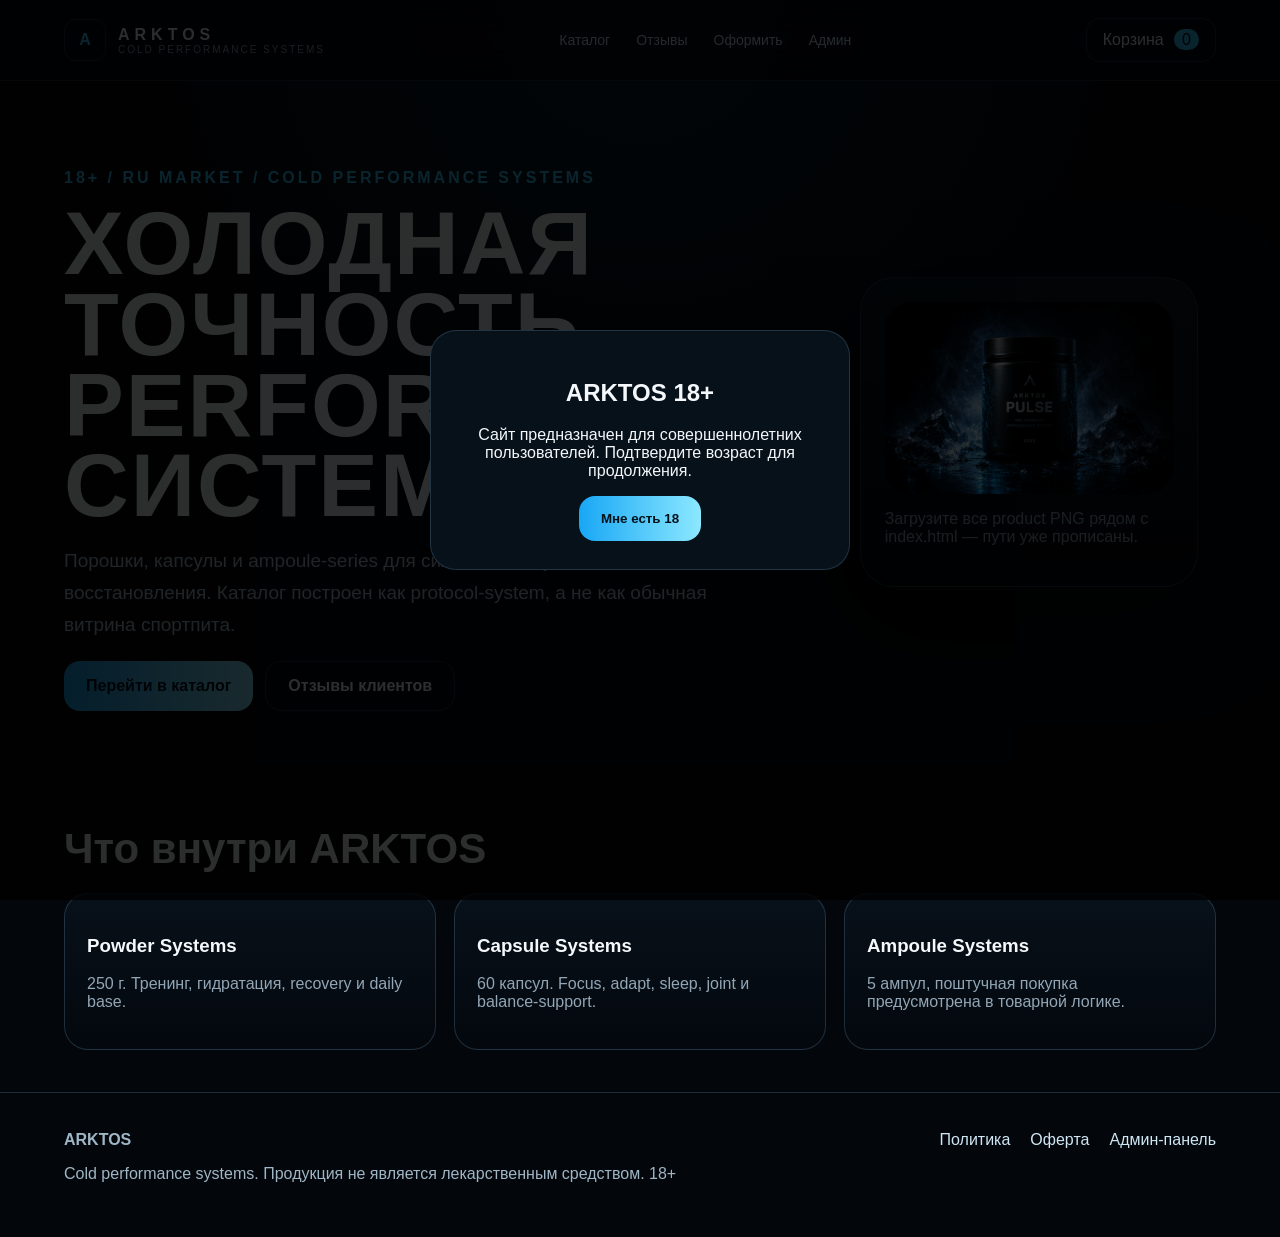
==== index.html @ 6af2bcf6 "Add files via upload" ====
<!DOCTYPE html><html lang="ru"><head><title>ARKTOS — Cold Performance Systems</title><meta charset="UTF-8"><meta name="viewport" content="width=device-width, initial-scale=1.0"><link rel="stylesheet" href="style.css"><script defer src="arktos.js"></script><link rel="icon" href="favicon.svg"></head><body><header class="site-header"><a class="brand" href="index.html"><span class="mark">A</span><span><b>ARKTOS</b><small>COLD PERFORMANCE SYSTEMS</small></span></a><nav><a href="catalog.html">Каталог</a><a href="reviews.html">Отзывы</a><a href="checkout.html">Оформить</a><a href="admin.html">Админ</a></nav><a class="cart-link" href="cart.html">Корзина <span id="cartCount">0</span></a></header><main class="hero"><div><p class="kicker">18+ / RU market / cold performance systems</p><h1>Холодная точность performance-систем.</h1><p class="lead">Порошки, капсулы и ampoule-series для силы, focus, hydration и восстановления. Каталог построен как protocol-system, а не как обычная витрина спортпита.</p><div style="display:flex;gap:12px;flex-wrap:wrap"><a class="btn" href="catalog.html">Перейти в каталог</a><a class="btn secondary" href="reviews.html">Отзывы клиентов</a></div></div><div class="hero-card"><img src="arktos-pulse.png" alt="ARKTOS PULSE"><p class="muted">Загрузите все product PNG рядом с index.html — пути уже прописаны.</p></div></main><section class="section"><h2>Что внутри ARKTOS</h2><div class="reviews"><div class="glass"><h3>Powder Systems</h3><p class="muted">250 г. Тренинг, гидратация, recovery и daily base.</p></div><div class="glass"><h3>Capsule Systems</h3><p class="muted">60 капсул. Focus, adapt, sleep, joint и balance-support.</p></div><div class="glass"><h3>Ampoule Systems</h3><p class="muted">5 ампул, поштучная покупка предусмотрена в товарной логике.</p></div></div></section><footer class="footer"><div><b>ARKTOS</b><p>Cold performance systems. Продукция не является лекарственным средством. 18+</p></div><div><a href="privacy.html">Политика</a><a href="offer.html">Оферта</a><a href="admin.html">Админ-панель</a></div></footer><div id="ageModal" class="age-modal"><div><h2>ARKTOS 18+</h2><p>Сайт предназначен для совершеннолетних пользователей. Подтвердите возраст для продолжения.</p><button onclick="confirmAge()" class="btn">Мне есть 18</button></div></div></body></html>
---- style.css ----
:root{--bg:#03070c;--panel:#07111a;--panel2:#0a1621;--text:#f4f8fb;--muted:#92a6b6;--line:rgba(151,210,255,.18);--cyan:#35c9ff;--cyan2:#8ce8ff;--danger:#ff5f7a}*{box-sizing:border-box}body{margin:0;background:radial-gradient(circle at 50% 0,rgba(39,150,220,.18),transparent 35%),var(--bg);font-family:Inter,Arial,sans-serif;color:var(--text)}a{color:inherit}.site-header{position:sticky;top:0;z-index:20;display:flex;align-items:center;justify-content:space-between;padding:18px 5%;background:rgba(3,7,12,.84);backdrop-filter:blur(16px);border-bottom:1px solid var(--line)}.brand{display:flex;gap:12px;text-decoration:none;align-items:center}.mark{display:grid;place-items:center;width:42px;height:42px;border:1px solid var(--line);border-radius:12px;color:var(--cyan);font-weight:900}.brand b{letter-spacing:5px}.brand small{display:block;color:var(--muted);font-size:10px;letter-spacing:2px}nav{display:flex;gap:26px;color:#cfe6f4;font-size:14px}nav a,.footer a{text-decoration:none;color:#cfe6f4}.cart-link{padding:12px 16px;border:1px solid var(--line);border-radius:14px;text-decoration:none}.cart-link span{background:var(--cyan);color:#00111a;border-radius:99px;padding:2px 8px;margin-left:6px}.hero{display:grid;grid-template-columns:1.05fr .95fr;gap:40px;align-items:center;min-height:78vh;padding:70px 5%}.hero h1{font-size:clamp(48px,7vw,105px);line-height:.9;margin:14px 0;text-transform:uppercase;letter-spacing:2px}.kicker{color:var(--cyan);letter-spacing:3px;text-transform:uppercase;font-weight:800}.lead{color:#b6c8d6;font-size:19px;line-height:1.7;max-width:680px}.hero-card{border:1px solid var(--line);border-radius:34px;background:linear-gradient(180deg,rgba(11,24,35,.9),rgba(2,6,10,.9));padding:24px;box-shadow:0 30px 90px rgba(0,0,0,.5)}.hero-card img{width:100%;border-radius:26px;display:block}.btn{display:inline-flex;align-items:center;gap:10px;background:linear-gradient(90deg,#18a7f5,#8ce8ff);color:#00111a;border:0;border-radius:16px;padding:15px 22px;text-decoration:none;font-weight:900;cursor:pointer}.btn.secondary{background:transparent;color:white;border:1px solid var(--line)}.section{padding:42px 5%}.section h2{font-size:42px;margin:0 0 20px}.catalog-layout{display:grid;grid-template-columns:270px 1fr;gap:28px;padding:34px 5%}.sidebar{position:sticky;top:92px;height:max-content}.glass{background:linear-gradient(180deg,rgba(9,19,29,.86),rgba(4,9,14,.88));border:1px solid var(--line);border-radius:24px;padding:22px}.cat-link{display:flex;justify-content:space-between;padding:15px;border:1px solid var(--line);border-radius:15px;margin:10px 0;color:#d8eefb}.tabs{display:flex;gap:10px;flex-wrap:wrap;margin:18px 0}.tab{padding:10px 14px;border:1px solid var(--line);border-radius:99px;background:rgba(255,255,255,.03);color:#bfe7fa;cursor:pointer}.grid{display:grid;grid-template-columns:repeat(4,minmax(0,1fr));gap:18px}.product-card{background:linear-gradient(180deg,rgba(9,20,30,.95),rgba(3,7,12,.95));border:1px solid var(--line);border-radius:22px;overflow:hidden;text-decoration:none;transition:.25s;position:relative}.product-card:hover{transform:translateY(-6px);border-color:rgba(82,207,255,.55);box-shadow:0 22px 70px rgba(0,147,255,.14)}.product-card img{width:100%;aspect-ratio:16/10;object-fit:cover;background:#07111a}.product-body{padding:16px}.product-body h3{margin:0 0 8px;font-size:20px}.muted{color:var(--muted)}.price{font-size:25px;font-weight:900;margin-top:14px}.old-price{text-decoration:line-through;color:#7992a3;font-size:15px;margin-left:8px}.badge{position:absolute;top:12px;right:12px;border:1px solid var(--line);background:rgba(0,0,0,.5);border-radius:12px;padding:6px 9px;color:#dff7ff;font-size:12px}.product-page{display:grid;grid-template-columns:1.05fr .95fr;gap:38px;padding:45px 5%}.product-page img{width:100%;border-radius:28px;border:1px solid var(--line)}.buy-panel{background:rgba(7,17,26,.82);border:1px solid var(--line);border-radius:28px;padding:28px}.buy-panel h1{font-size:58px;margin:0 0 10px}.qty{display:flex;align-items:center;gap:12px;margin:18px 0}.qty button{width:42px;height:42px;border-radius:12px;border:1px solid var(--line);background:#07111a;color:white;font-size:22px}.form{display:grid;gap:14px;max-width:720px}.form input,.form textarea,.form select{width:100%;padding:16px;border-radius:14px;border:1px solid var(--line);background:#06101a;color:white}.cart-row,.order-row,.review{display:grid;grid-template-columns:90px 1fr auto;gap:18px;align-items:center;border:1px solid var(--line);border-radius:20px;padding:14px;margin-bottom:12px;background:rgba(7,17,26,.72)}.cart-row img{width:90px;border-radius:14px}.checkout{display:grid;grid-template-columns:1fr 420px;gap:28px}.pay-methods{display:grid;gap:10px}.pay-method{padding:15px;border:1px solid var(--line);border-radius:15px;background:#07111a}.reviews{display:grid;grid-template-columns:repeat(3,1fr);gap:18px}.review{display:block}.review b{color:#e8f7ff}.stars{color:var(--cyan);letter-spacing:3px}.age-modal{position:fixed;inset:0;background:rgba(0,0,0,.82);z-index:50;display:none;align-items:center;justify-content:center;padding:20px}.age-modal>div{max-width:420px;background:#07111a;border:1px solid var(--line);border-radius:26px;padding:28px;text-align:center}.footer{display:flex;justify-content:space-between;gap:20px;padding:38px 5%;border-top:1px solid var(--line);color:#9fb6c5}.footer div:last-child{display:flex;gap:20px}.admin-table{width:100%;border-collapse:collapse}.admin-table th,.admin-table td{border-bottom:1px solid var(--line);padding:14px;text-align:left}@media(max-width:1000px){.hero,.product-page,.checkout,.catalog-layout{grid-template-columns:1fr}.grid{grid-template-columns:repeat(2,1fr)}.sidebar{position:static}.reviews{grid-template-columns:1fr 1fr}nav{display:none}}@media(max-width:620px){.grid,.reviews{grid-template-columns:1fr}.site-header{padding:14px}.hero,.section,.catalog-layout,.product-page{padding-left:16px;padding-right:16px}.buy-panel h1{font-size:42px}.hero h1{font-size:48px}.footer{display:block}.brand small{display:none}}
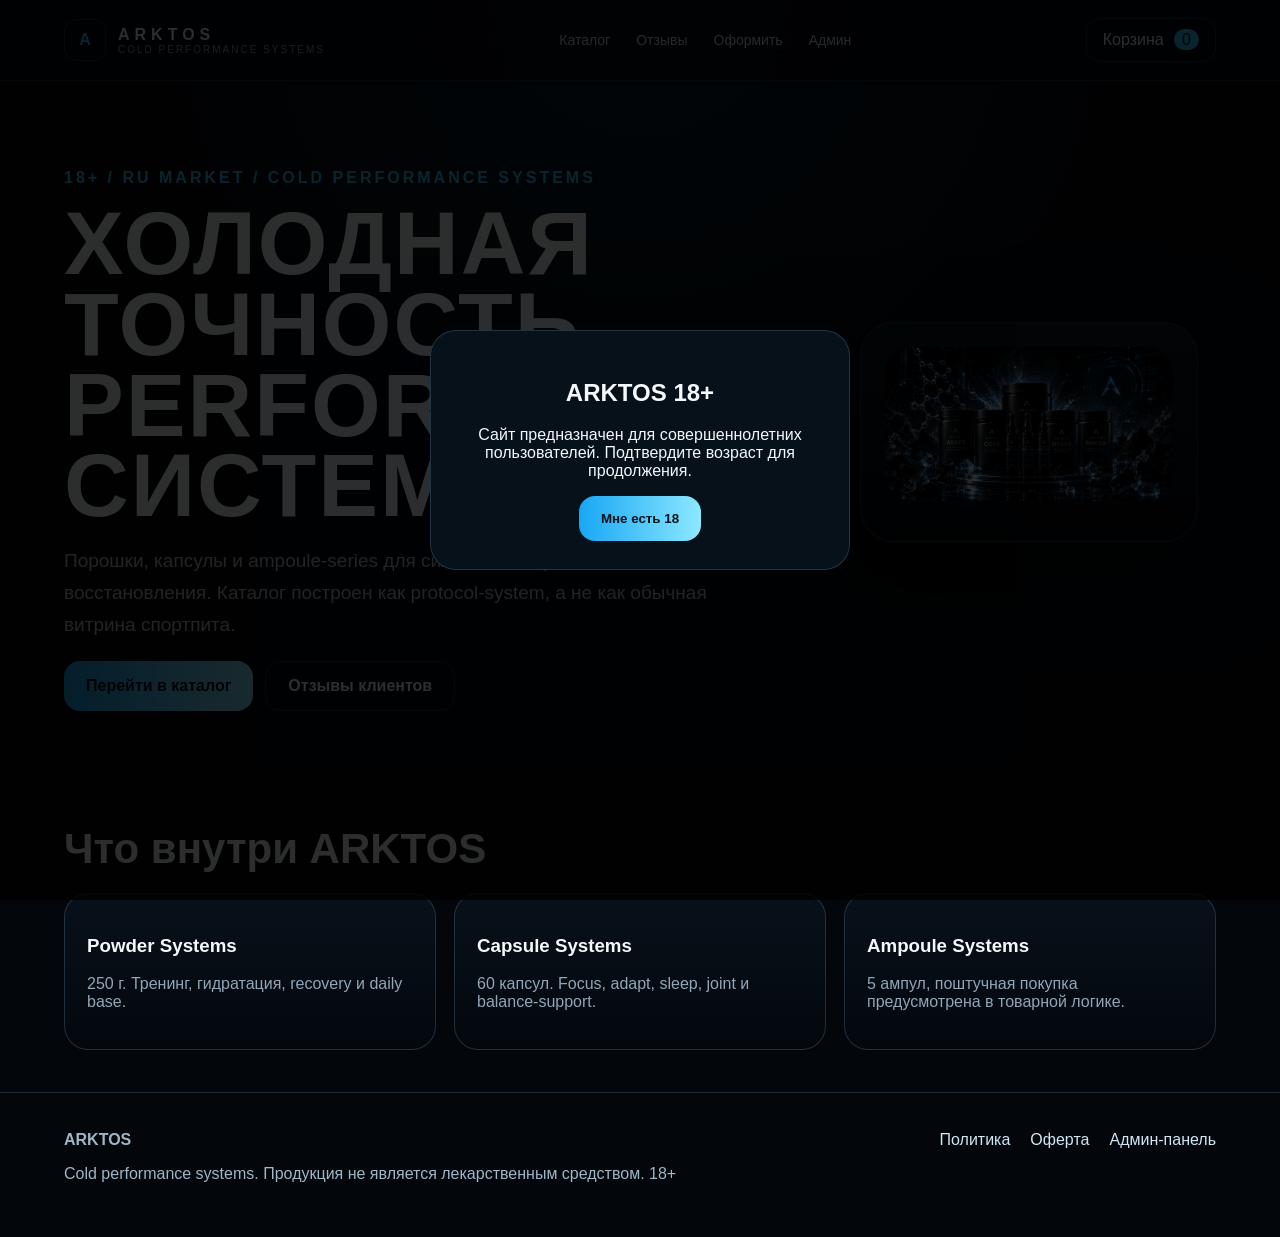
==== commit e2b36cf1: "Update index.html" ====
--- a/index.html
+++ b/index.html
@@ -1 +1 @@
-<!DOCTYPE html><html lang="ru"><head><title>ARKTOS — Cold Performance Systems</title><meta charset="UTF-8"><meta name="viewport" content="width=device-width, initial-scale=1.0"><link rel="stylesheet" href="style.css"><script defer src="arktos.js"></script><link rel="icon" href="favicon.svg"></head><body><header class="site-header"><a class="brand" href="index.html"><span class="mark">A</span><span><b>ARKTOS</b><small>COLD PERFORMANCE SYSTEMS</small></span></a><nav><a href="catalog.html">Каталог</a><a href="reviews.html">Отзывы</a><a href="checkout.html">Оформить</a><a href="admin.html">Админ</a></nav><a class="cart-link" href="cart.html">Корзина <span id="cartCount">0</span></a></header><main class="hero"><div><p class="kicker">18+ / RU market / cold performance systems</p><h1>Холодная точность performance-систем.</h1><p class="lead">Порошки, капсулы и ampoule-series для силы, focus, hydration и восстановления. Каталог построен как protocol-system, а не как обычная витрина спортпита.</p><div style="display:flex;gap:12px;flex-wrap:wrap"><a class="btn" href="catalog.html">Перейти в каталог</a><a class="btn secondary" href="reviews.html">Отзывы клиентов</a></div></div><div class="hero-card"><img src="arktos-pulse.png" alt="ARKTOS PULSE"><p class="muted">Загрузите все product PNG рядом с index.html — пути уже прописаны.</p></div></main><section class="section"><h2>Что внутри ARKTOS</h2><div class="reviews"><div class="glass"><h3>Powder Systems</h3><p class="muted">250 г. Тренинг, гидратация, recovery и daily base.</p></div><div class="glass"><h3>Capsule Systems</h3><p class="muted">60 капсул. Focus, adapt, sleep, joint и balance-support.</p></div><div class="glass"><h3>Ampoule Systems</h3><p class="muted">5 ампул, поштучная покупка предусмотрена в товарной логике.</p></div></div></section><footer class="footer"><div><b>ARKTOS</b><p>Cold performance systems. Продукция не является лекарственным средством. 18+</p></div><div><a href="privacy.html">Политика</a><a href="offer.html">Оферта</a><a href="admin.html">Админ-панель</a></div></footer><div id="ageModal" class="age-modal"><div><h2>ARKTOS 18+</h2><p>Сайт предназначен для совершеннолетних пользователей. Подтвердите возраст для продолжения.</p><button onclick="confirmAge()" class="btn">Мне есть 18</button></div></div></body></html>+<!DOCTYPE html><html lang="ru"><head><title>ARKTOS — Cold Performance Systems</title><meta charset="UTF-8"><meta name="viewport" content="width=device-width, initial-scale=1.0"><link rel="stylesheet" href="style.css"><script defer src="arktos.js"></script><link rel="icon" href="favicon.svg"></head><body><header class="site-header"><a class="brand" href="index.html"><span class="mark">A</span><span><b>ARKTOS</b><small>COLD PERFORMANCE SYSTEMS</small></span></a><nav><a href="catalog.html">Каталог</a><a href="reviews.html">Отзывы</a><a href="checkout.html">Оформить</a><a href="admin.html">Админ</a></nav><a class="cart-link" href="cart.html">Корзина <span id="cartCount">0</span></a></header><main class="hero"><div><p class="kicker">18+ / RU market / cold performance systems</p><h1>Холодная точность performance-систем.</h1><p class="lead">Порошки, капсулы и ampoule-series для силы, focus, hydration и восстановления. Каталог построен как protocol-system, а не как обычная витрина спортпита.</p><div style="display:flex;gap:12px;flex-wrap:wrap"><a class="btn" href="catalog.html">Перейти в каталог</a><a class="btn secondary" href="reviews.html">Отзывы клиентов</a></div></div><div class="hero-card"><img src="hero-main.png" alt="ARKTOS PULSE"><p class="muted"></p></div></main><section class="section"><h2>Что внутри ARKTOS</h2><div class="reviews"><div class="glass"><h3>Powder Systems</h3><p class="muted">250 г. Тренинг, гидратация, recovery и daily base.</p></div><div class="glass"><h3>Capsule Systems</h3><p class="muted">60 капсул. Focus, adapt, sleep, joint и balance-support.</p></div><div class="glass"><h3>Ampoule Systems</h3><p class="muted">5 ампул, поштучная покупка предусмотрена в товарной логике.</p></div></div></section><footer class="footer"><div><b>ARKTOS</b><p>Cold performance systems. Продукция не является лекарственным средством. 18+</p></div><div><a href="privacy.html">Политика</a><a href="offer.html">Оферта</a><a href="admin.html">Админ-панель</a></div></footer><div id="ageModal" class="age-modal"><div><h2>ARKTOS 18+</h2><p>Сайт предназначен для совершеннолетних пользователей. Подтвердите возраст для продолжения.</p><button onclick="confirmAge()" class="btn">Мне есть 18</button></div></div></body></html>
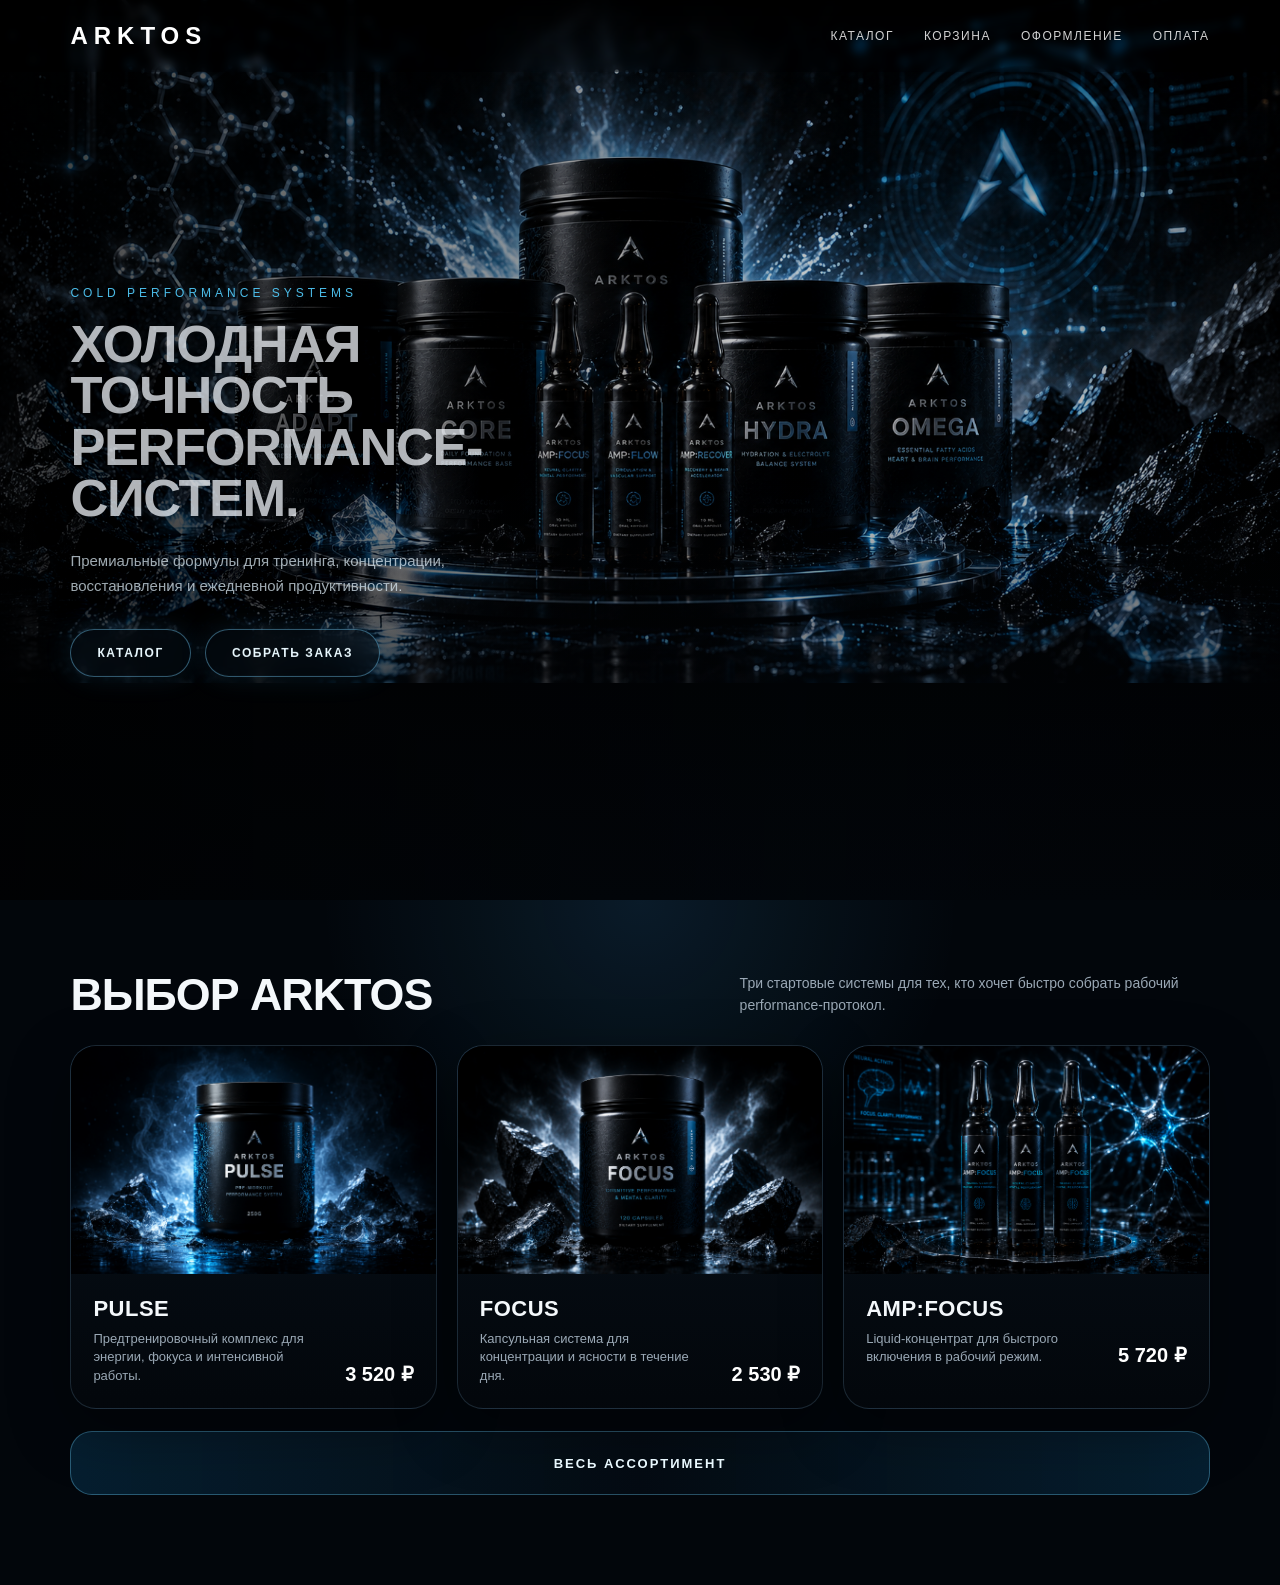
==== commit 8e7df116: "Add files via upload" ====
--- a/index.html
+++ b/index.html
@@ -1 +1,382 @@
-<!DOCTYPE html><html lang="ru"><head><title>ARKTOS — Cold Performance Systems</title><meta charset="UTF-8"><meta name="viewport" content="width=device-width, initial-scale=1.0"><link rel="stylesheet" href="style.css"><script defer src="arktos.js"></script><link rel="icon" href="favicon.svg"></head><body><header class="site-header"><a class="brand" href="index.html"><span class="mark">A</span><span><b>ARKTOS</b><small>COLD PERFORMANCE SYSTEMS</small></span></a><nav><a href="catalog.html">Каталог</a><a href="reviews.html">Отзывы</a><a href="checkout.html">Оформить</a><a href="admin.html">Админ</a></nav><a class="cart-link" href="cart.html">Корзина <span id="cartCount">0</span></a></header><main class="hero"><div><p class="kicker">18+ / RU market / cold performance systems</p><h1>Холодная точность performance-систем.</h1><p class="lead">Порошки, капсулы и ampoule-series для силы, focus, hydration и восстановления. Каталог построен как protocol-system, а не как обычная витрина спортпита.</p><div style="display:flex;gap:12px;flex-wrap:wrap"><a class="btn" href="catalog.html">Перейти в каталог</a><a class="btn secondary" href="reviews.html">Отзывы клиентов</a></div></div><div class="hero-card"><img src="hero-main.png" alt="ARKTOS PULSE"><p class="muted"></p></div></main><section class="section"><h2>Что внутри ARKTOS</h2><div class="reviews"><div class="glass"><h3>Powder Systems</h3><p class="muted">250 г. Тренинг, гидратация, recovery и daily base.</p></div><div class="glass"><h3>Capsule Systems</h3><p class="muted">60 капсул. Focus, adapt, sleep, joint и balance-support.</p></div><div class="glass"><h3>Ampoule Systems</h3><p class="muted">5 ампул, поштучная покупка предусмотрена в товарной логике.</p></div></div></section><footer class="footer"><div><b>ARKTOS</b><p>Cold performance systems. Продукция не является лекарственным средством. 18+</p></div><div><a href="privacy.html">Политика</a><a href="offer.html">Оферта</a><a href="admin.html">Админ-панель</a></div></footer><div id="ageModal" class="age-modal"><div><h2>ARKTOS 18+</h2><p>Сайт предназначен для совершеннолетних пользователей. Подтвердите возраст для продолжения.</p><button onclick="confirmAge()" class="btn">Мне есть 18</button></div></div></body></html>
+<!DOCTYPE html>
+<html lang="ru">
+<head>
+  <meta charset="UTF-8" />
+  <meta name="viewport" content="width=device-width, initial-scale=1.0" />
+  <title>ARKTOS — Cold Performance Systems</title>
+  <link rel="stylesheet" href="style.css" />
+  <link rel="icon" href="favicon.ico" />
+  <style>
+    :root{
+      --bg:#02060b;
+      --card:#071018;
+      --line:rgba(150,210,255,.16);
+      --text:#f4f8fb;
+      --muted:#9aa8b5;
+      --ice:#53cfff;
+      --ice2:#b8edff;
+    }
+
+    body{
+      margin:0;
+      background:var(--bg);
+      color:var(--text);
+      font-family:Inter, Arial, sans-serif;
+    }
+
+    .ark-header{
+      position:fixed;
+      top:0;
+      left:0;
+      right:0;
+      z-index:50;
+      display:flex;
+      align-items:center;
+      justify-content:space-between;
+      padding:22px 5.5vw;
+      background:linear-gradient(180deg,rgba(0,0,0,.76),rgba(0,0,0,.18),transparent);
+      backdrop-filter:blur(4px);
+    }
+
+    .ark-logo{
+      color:#fff;
+      text-decoration:none;
+      font-size:24px;
+      font-weight:800;
+      letter-spacing:6px;
+      text-transform:uppercase;
+    }
+
+    .ark-nav{
+      display:flex;
+      gap:30px;
+      align-items:center;
+    }
+
+    .ark-nav a{
+      color:rgba(255,255,255,.82);
+      text-decoration:none;
+      text-transform:uppercase;
+      letter-spacing:1.5px;
+      font-size:12px;
+      transition:.25s;
+    }
+
+    .ark-nav a:hover{
+      color:var(--ice);
+    }
+
+    .hero-main{
+      position:relative;
+      width:100%;
+      min-height:min(100vh, 920px);
+      overflow:hidden;
+      background:#000;
+    }
+
+    .hero-main::after{
+      content:"";
+      position:absolute;
+      inset:0;
+      background:
+        linear-gradient(90deg,rgba(0,0,0,.72) 0%,rgba(0,0,0,.34) 34%,rgba(0,0,0,.08) 62%,rgba(0,0,0,.28) 100%),
+        linear-gradient(180deg,rgba(0,0,0,.24) 0%,rgba(0,0,0,.08) 52%,#02060b 100%);
+      pointer-events:none;
+    }
+
+    .hero-main img{
+      width:100%;
+      height:auto;
+      display:block;
+      object-fit:cover;
+    }
+
+    .hero-copy{
+      position:absolute;
+      left:5.5vw;
+      top:50%;
+      transform:translateY(-42%);
+      z-index:2;
+      width:min(520px, 82vw);
+    }
+
+    .hero-kicker{
+      color:var(--ice);
+      font-size:12px;
+      letter-spacing:4px;
+      text-transform:uppercase;
+      margin-bottom:18px;
+      opacity:.9;
+    }
+
+    .hero-copy h1{
+      margin:0;
+      font-family:"Inter Tight","Arial Narrow",Inter,Arial,sans-serif;
+      font-size:clamp(34px,4.1vw,58px);
+      line-height:.98;
+      font-weight:700;
+      letter-spacing:-1.4px;
+      text-transform:uppercase;
+      color:rgba(245,250,255,.72);
+      text-shadow:0 10px 36px rgba(0,0,0,.72);
+      max-width:560px;
+    }
+
+    .hero-copy p{
+      margin:24px 0 0;
+      max-width:430px;
+      color:rgba(220,235,245,.72);
+      font-size:15px;
+      line-height:1.7;
+      text-shadow:0 8px 24px rgba(0,0,0,.8);
+    }
+
+    .hero-actions{
+      margin-top:30px;
+      display:flex;
+      gap:14px;
+      flex-wrap:wrap;
+    }
+
+    .btn-ice{
+      display:inline-flex;
+      align-items:center;
+      justify-content:center;
+      min-height:48px;
+      padding:0 26px;
+      border-radius:999px;
+      border:1px solid rgba(120,210,255,.42);
+      background:rgba(5,18,28,.42);
+      color:#eaf9ff;
+      text-decoration:none;
+      text-transform:uppercase;
+      font-size:12px;
+      letter-spacing:1.6px;
+      font-weight:700;
+      box-shadow:0 0 30px rgba(61,184,255,.12);
+      backdrop-filter:blur(10px);
+      transition:.25s ease;
+    }
+
+    .btn-ice:hover{
+      transform:translateY(-2px);
+      border-color:rgba(130,225,255,.82);
+      box-shadow:0 0 42px rgba(61,184,255,.22);
+    }
+
+    .home-products{
+      padding:72px 5.5vw 90px;
+      background:
+        radial-gradient(circle at 50% 0%,rgba(64,180,255,.12),transparent 34%),
+        #02060b;
+    }
+
+    .section-head{
+      display:flex;
+      justify-content:space-between;
+      align-items:end;
+      gap:24px;
+      margin-bottom:28px;
+    }
+
+    .section-head h2{
+      margin:0;
+      font-size:clamp(28px,3.5vw,46px);
+      line-height:1;
+      letter-spacing:-1px;
+      text-transform:uppercase;
+    }
+
+    .section-head p{
+      margin:0;
+      max-width:470px;
+      color:var(--muted);
+      line-height:1.6;
+      font-size:14px;
+    }
+
+    .product-preview-grid{
+      display:grid;
+      grid-template-columns:repeat(3,1fr);
+      gap:20px;
+    }
+
+    .preview-card{
+      display:block;
+      color:inherit;
+      text-decoration:none;
+      border:1px solid var(--line);
+      border-radius:26px;
+      overflow:hidden;
+      background:linear-gradient(180deg,rgba(8,18,28,.92),rgba(3,7,12,.96));
+      box-shadow:0 20px 60px rgba(0,0,0,.36);
+      transition:.35s ease;
+    }
+
+    .preview-card:hover{
+      transform:translateY(-8px);
+      border-color:rgba(92,210,255,.48);
+      box-shadow:0 26px 80px rgba(37,160,255,.18);
+    }
+
+    .preview-card img{
+      width:100%;
+      aspect-ratio:16/10;
+      object-fit:cover;
+      display:block;
+      background:#03070c;
+    }
+
+    .preview-info{
+      padding:22px;
+      display:flex;
+      align-items:flex-end;
+      justify-content:space-between;
+      gap:16px;
+    }
+
+    .preview-info h3{
+      margin:0 0 8px;
+      font-size:22px;
+      letter-spacing:.5px;
+      text-transform:uppercase;
+    }
+
+    .preview-info p{
+      margin:0;
+      color:var(--muted);
+      font-size:13px;
+      line-height:1.45;
+    }
+
+    .preview-price{
+      white-space:nowrap;
+      font-size:20px;
+      font-weight:800;
+      color:#fff;
+    }
+
+    .all-catalog-btn{
+      margin-top:22px;
+      display:flex;
+      align-items:center;
+      justify-content:center;
+      width:100%;
+      min-height:64px;
+      border-radius:22px;
+      border:1px solid rgba(110,210,255,.34);
+      background:
+        linear-gradient(90deg,rgba(20,120,180,.22),rgba(6,14,22,.72),rgba(20,120,180,.22));
+      color:#eaf9ff;
+      text-decoration:none;
+      text-transform:uppercase;
+      letter-spacing:2px;
+      font-size:13px;
+      font-weight:800;
+      transition:.25s ease;
+    }
+
+    .all-catalog-btn:hover{
+      transform:translateY(-2px);
+      border-color:rgba(110,220,255,.72);
+      box-shadow:0 18px 55px rgba(49,180,255,.18);
+    }
+
+    @media(max-width:900px){
+      .ark-nav{display:none}
+      .ark-header{padding:18px 22px}
+      .ark-logo{font-size:20px}
+      .hero-main{min-height:auto}
+      .hero-copy{
+        position:absolute;
+        left:22px;
+        top:auto;
+        bottom:42px;
+        transform:none;
+        width:calc(100% - 44px);
+      }
+      .hero-copy h1{
+        font-size:32px;
+        max-width:380px;
+      }
+      .hero-copy p{font-size:14px;max-width:340px}
+      .product-preview-grid{grid-template-columns:1fr}
+      .section-head{display:block}
+      .section-head p{margin-top:14px}
+      .home-products{padding:50px 22px 72px}
+    }
+  </style>
+</head>
+<body>
+
+  <header class="ark-header">
+    <a href="index.html" class="ark-logo">ARKTOS</a>
+    <nav class="ark-nav">
+      <a href="catalog.html">Каталог</a>
+      <a href="cart.html">Корзина</a>
+      <a href="checkout.html">Оформление</a>
+      <a href="payment.html">Оплата</a>
+    </nav>
+  </header>
+
+  <main>
+    <section class="hero-main">
+      <img src="hero-main.png" alt="ARKTOS Cold Performance Systems">
+      <div class="hero-copy">
+        <div class="hero-kicker">Cold Performance Systems</div>
+        <h1>Холодная точность performance-систем.</h1>
+        <p>Премиальные формулы для тренинга, концентрации, восстановления и ежедневной продуктивности.</p>
+        <div class="hero-actions">
+          <a class="btn-ice" href="catalog.html">Каталог</a>
+          <a class="btn-ice" href="checkout.html">Собрать заказ</a>
+        </div>
+      </div>
+    </section>
+
+    <section class="home-products">
+      <div class="section-head">
+        <h2>Выбор ARKTOS</h2>
+        <p>Три стартовые системы для тех, кто хочет быстро собрать рабочий performance-протокол.</p>
+      </div>
+
+      <div class="product-preview-grid">
+        <a class="preview-card" href="product.html?id=pulse">
+          <img src="arktos-pulse.png" alt="ARKTOS PULSE">
+          <div class="preview-info">
+            <div>
+              <h3>PULSE</h3>
+              <p>Предтренировочный комплекс для энергии, фокуса и интенсивной работы.</p>
+            </div>
+            <div class="preview-price">3 520 ₽</div>
+          </div>
+        </a>
+
+        <a class="preview-card" href="product.html?id=focus">
+          <img src="arktos-focus.png" alt="ARKTOS FOCUS">
+          <div class="preview-info">
+            <div>
+              <h3>FOCUS</h3>
+              <p>Капсульная система для концентрации и ясности в течение дня.</p>
+            </div>
+            <div class="preview-price">2 530 ₽</div>
+          </div>
+        </a>
+
+        <a class="preview-card" href="product.html?id=amp-focus">
+          <img src="arktos-amp-focus.png" alt="ARKTOS AMP:FOCUS">
+          <div class="preview-info">
+            <div>
+              <h3>AMP:FOCUS</h3>
+              <p>Liquid-концентрат для быстрого включения в рабочий режим.</p>
+            </div>
+            <div class="preview-price">5 720 ₽</div>
+          </div>
+        </a>
+      </div>
+
+      <a class="all-catalog-btn" href="catalog.html">Весь ассортимент</a>
+    </section>
+  </main>
+
+</body>
+</html>
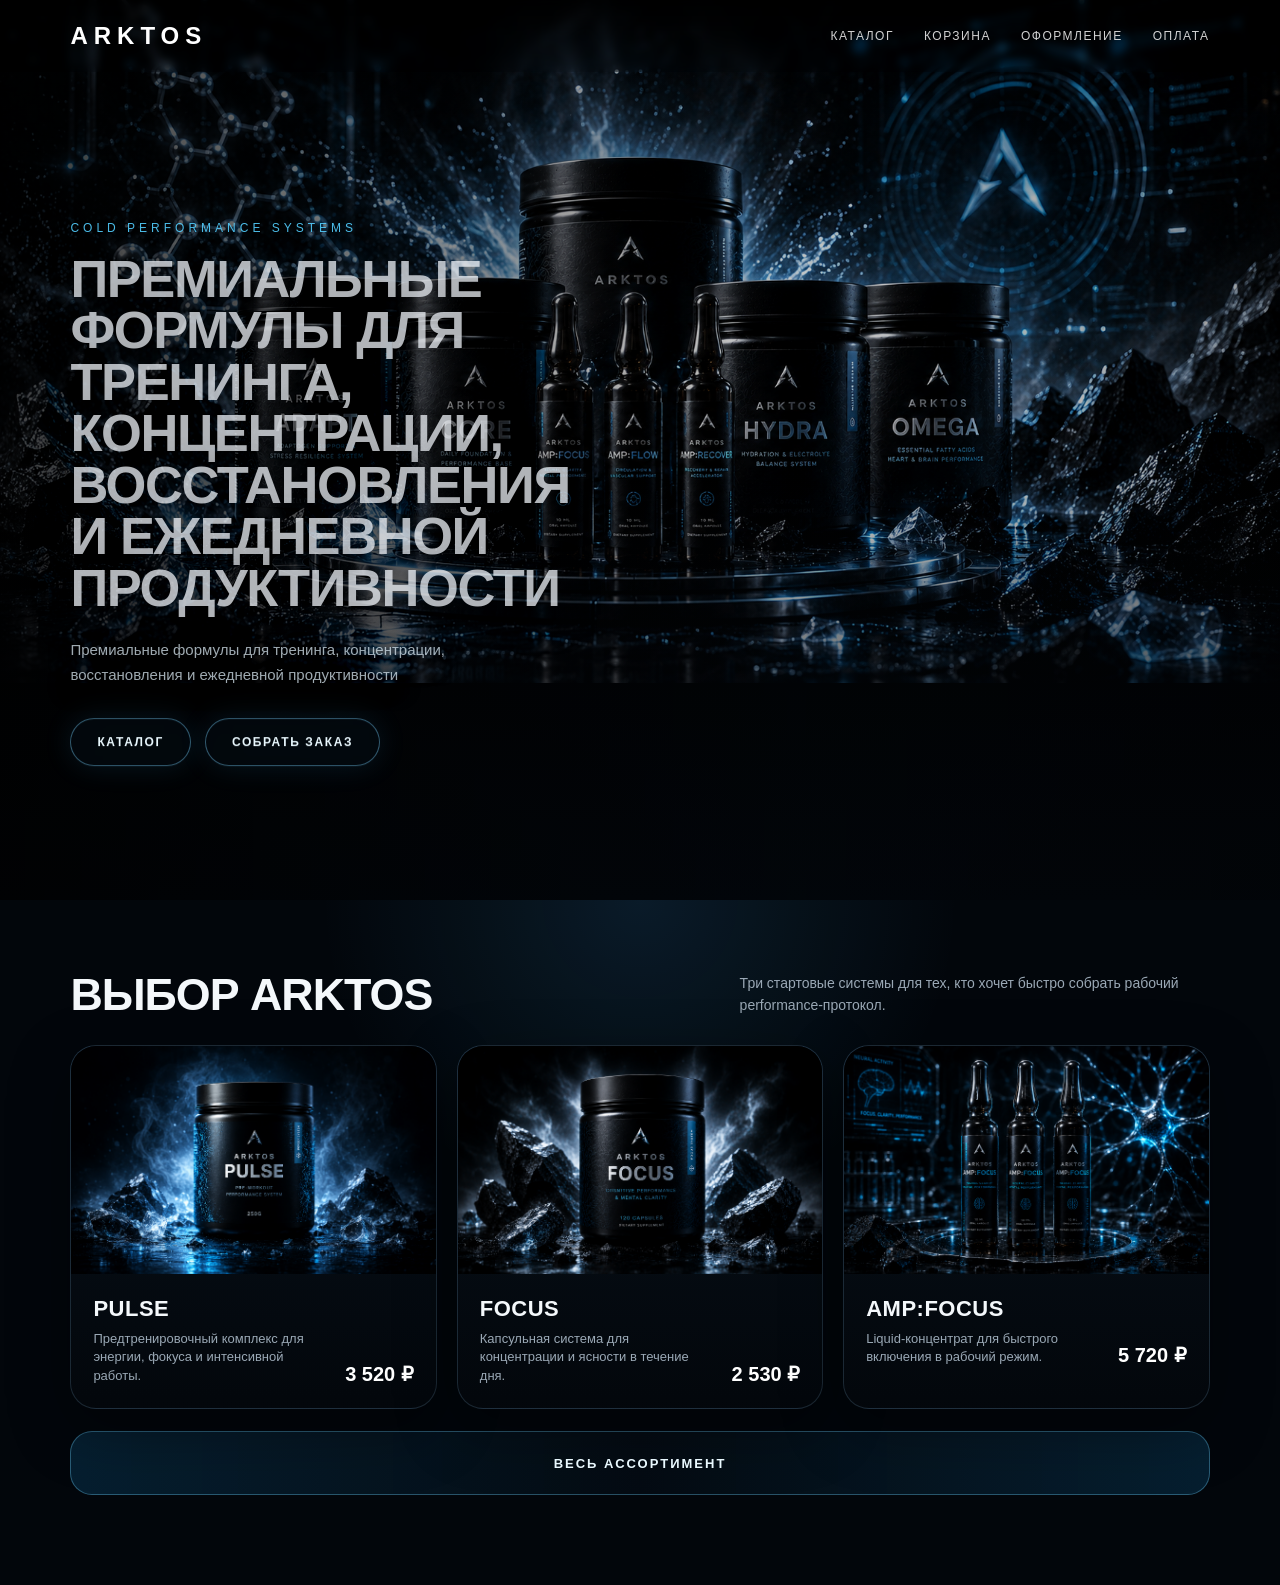
==== commit 63f310d2: "Update index.html" ====
--- a/index.html
+++ b/index.html
@@ -324,8 +324,8 @@
       <img src="hero-main.png" alt="ARKTOS Cold Performance Systems">
       <div class="hero-copy">
         <div class="hero-kicker">Cold Performance Systems</div>
-        <h1>Холодная точность performance-систем.</h1>
-        <p>Премиальные формулы для тренинга, концентрации, восстановления и ежедневной продуктивности.</p>
+        <h1>Премиальные формулы для тренинга, концентрации, восстановления и ежедневной продуктивности</h1>
+        <p>Премиальные формулы для тренинга, концентрации, восстановления и ежедневной продуктивности</p>
         <div class="hero-actions">
           <a class="btn-ice" href="catalog.html">Каталог</a>
           <a class="btn-ice" href="checkout.html">Собрать заказ</a>
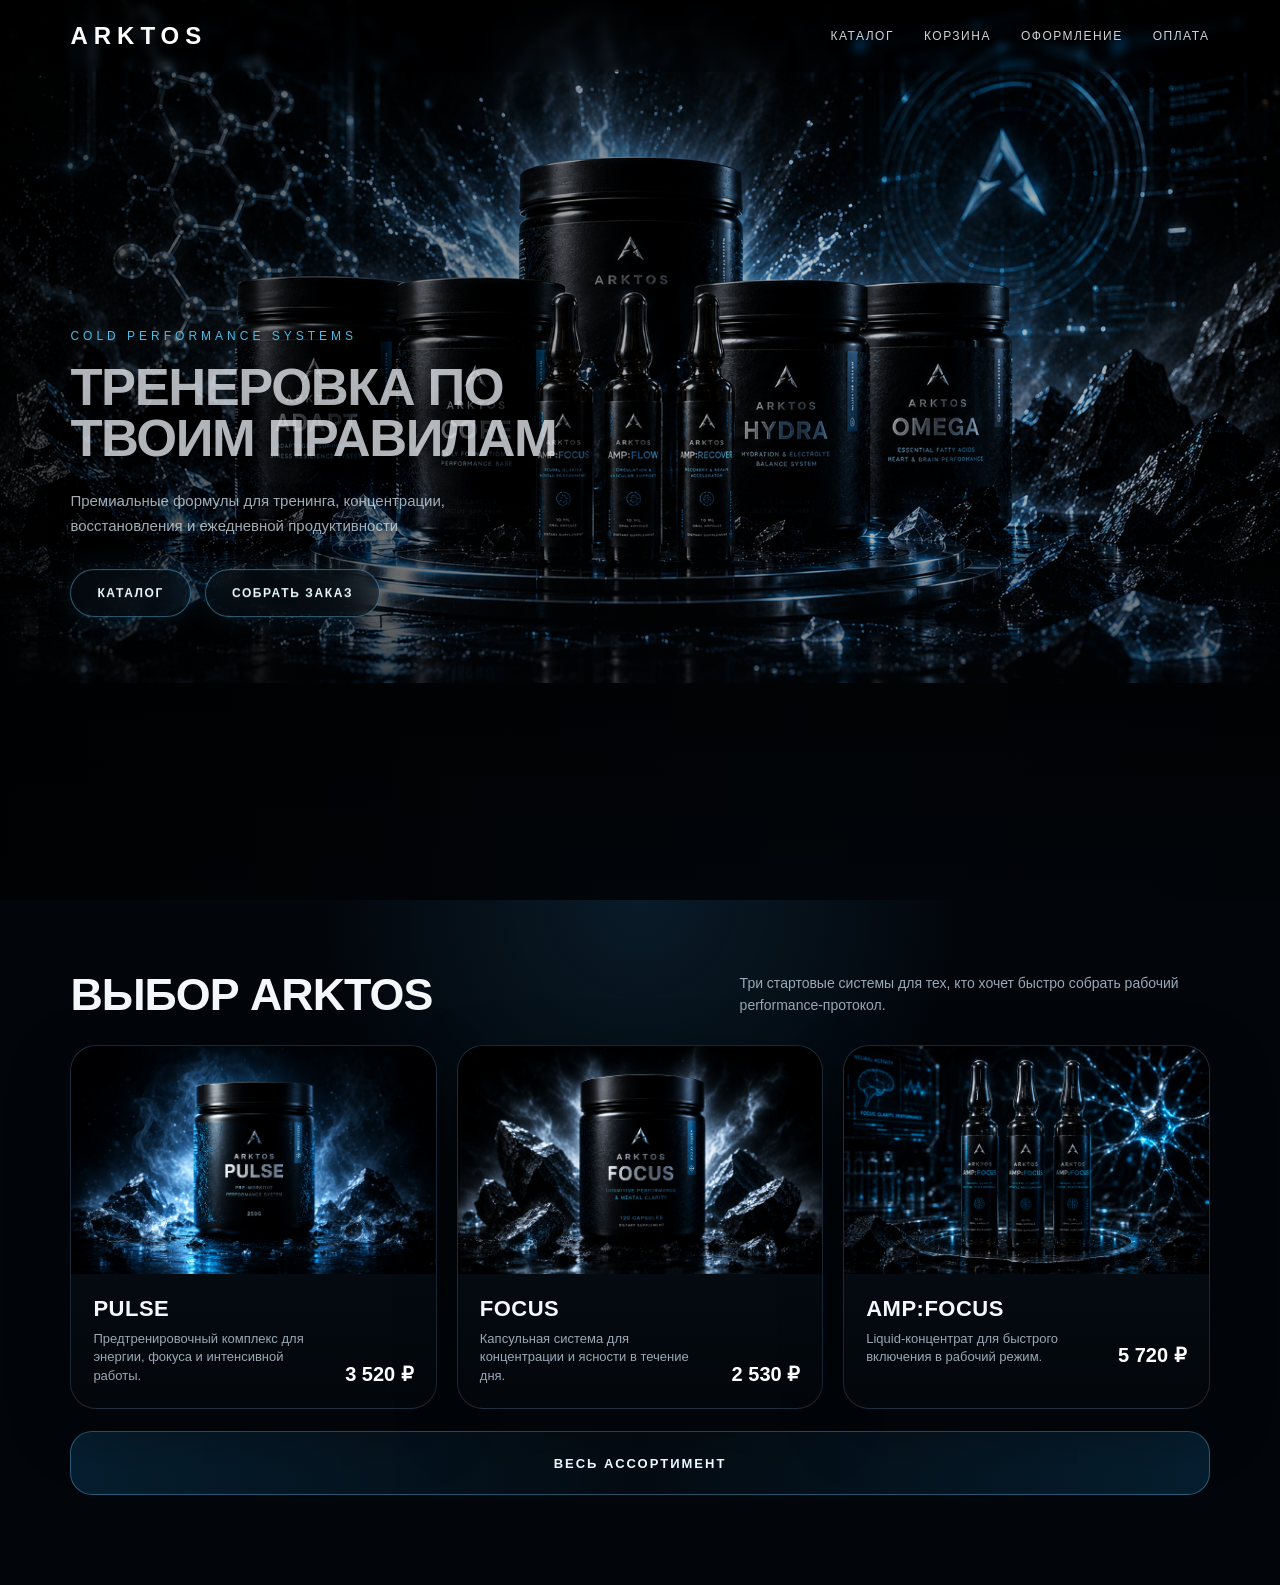
==== commit 69018495: "Update index.html" ====
--- a/index.html
+++ b/index.html
@@ -324,7 +324,7 @@
       <img src="hero-main.png" alt="ARKTOS Cold Performance Systems">
       <div class="hero-copy">
         <div class="hero-kicker">Cold Performance Systems</div>
-        <h1>Премиальные формулы для тренинга, концентрации, восстановления и ежедневной продуктивности</h1>
+        <h1>Тренеровка по твоим правилам</h1>
         <p>Премиальные формулы для тренинга, концентрации, восстановления и ежедневной продуктивности</p>
         <div class="hero-actions">
           <a class="btn-ice" href="catalog.html">Каталог</a>
